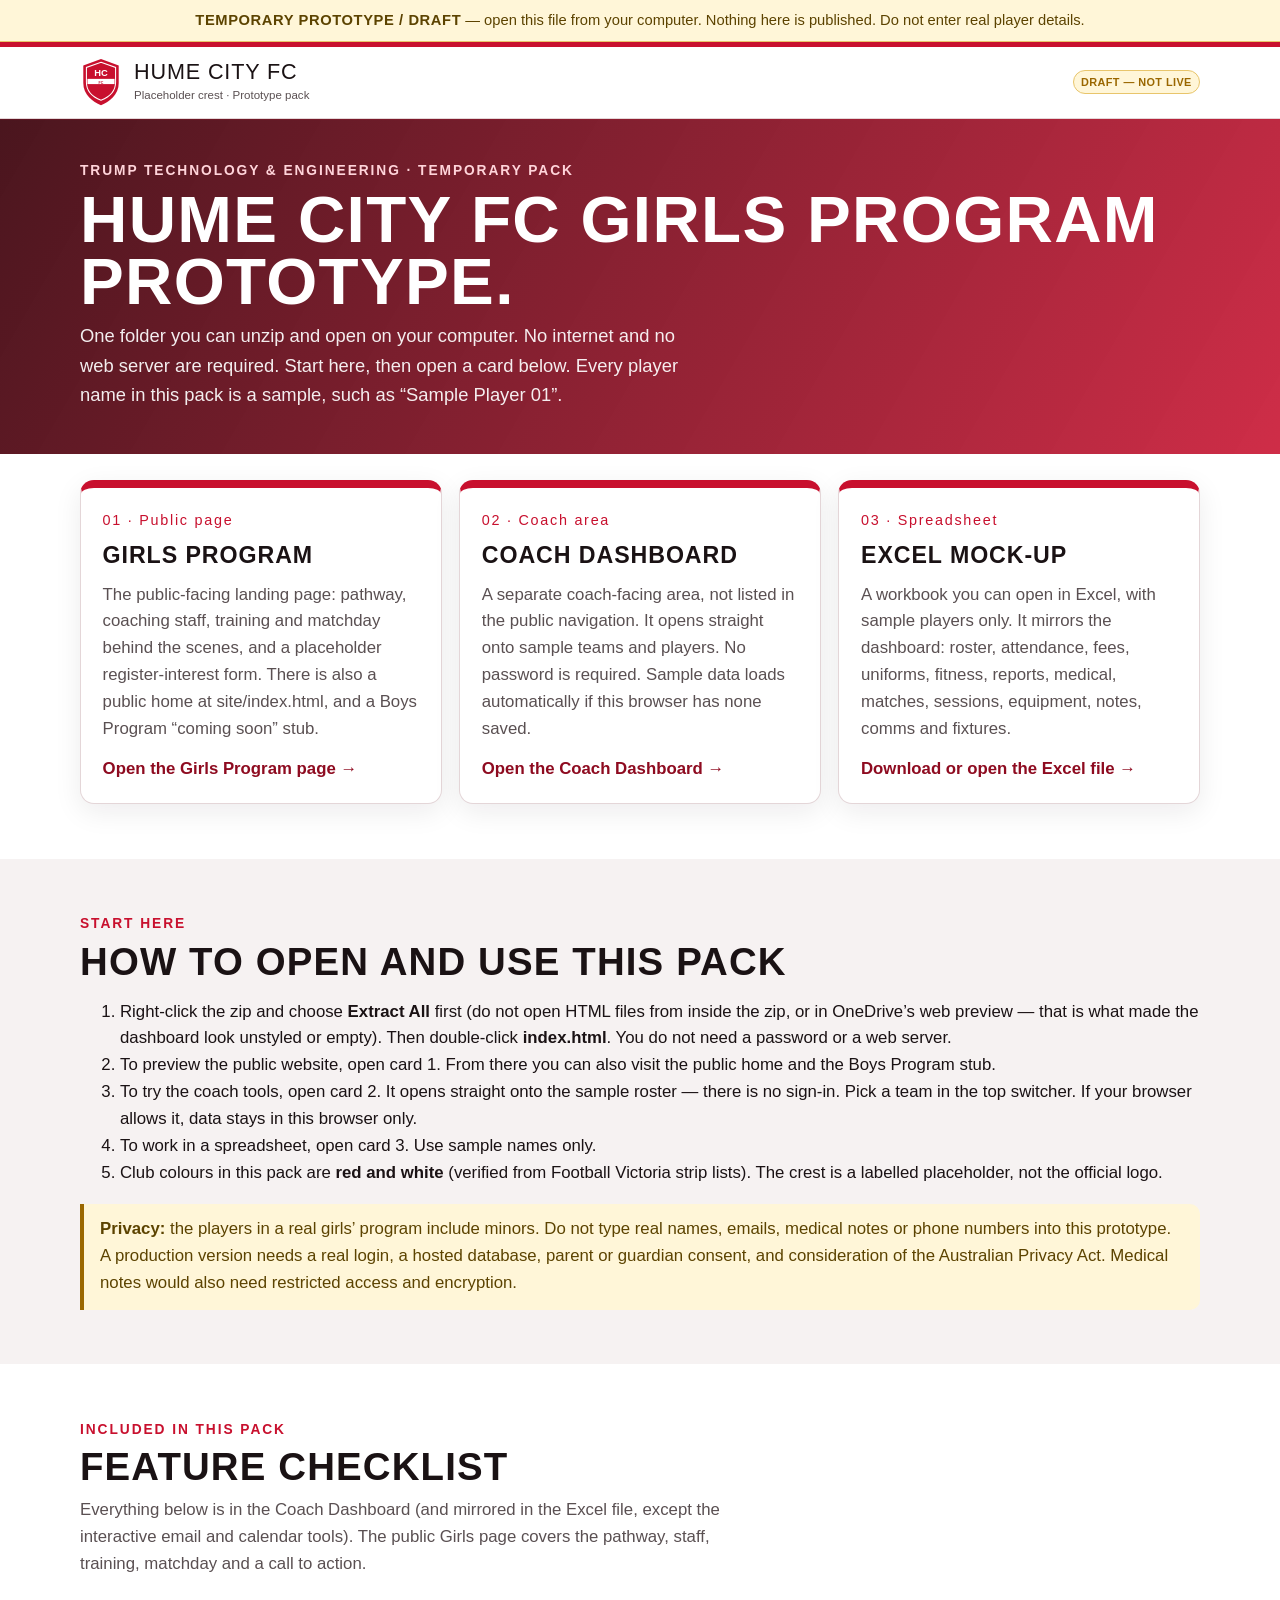
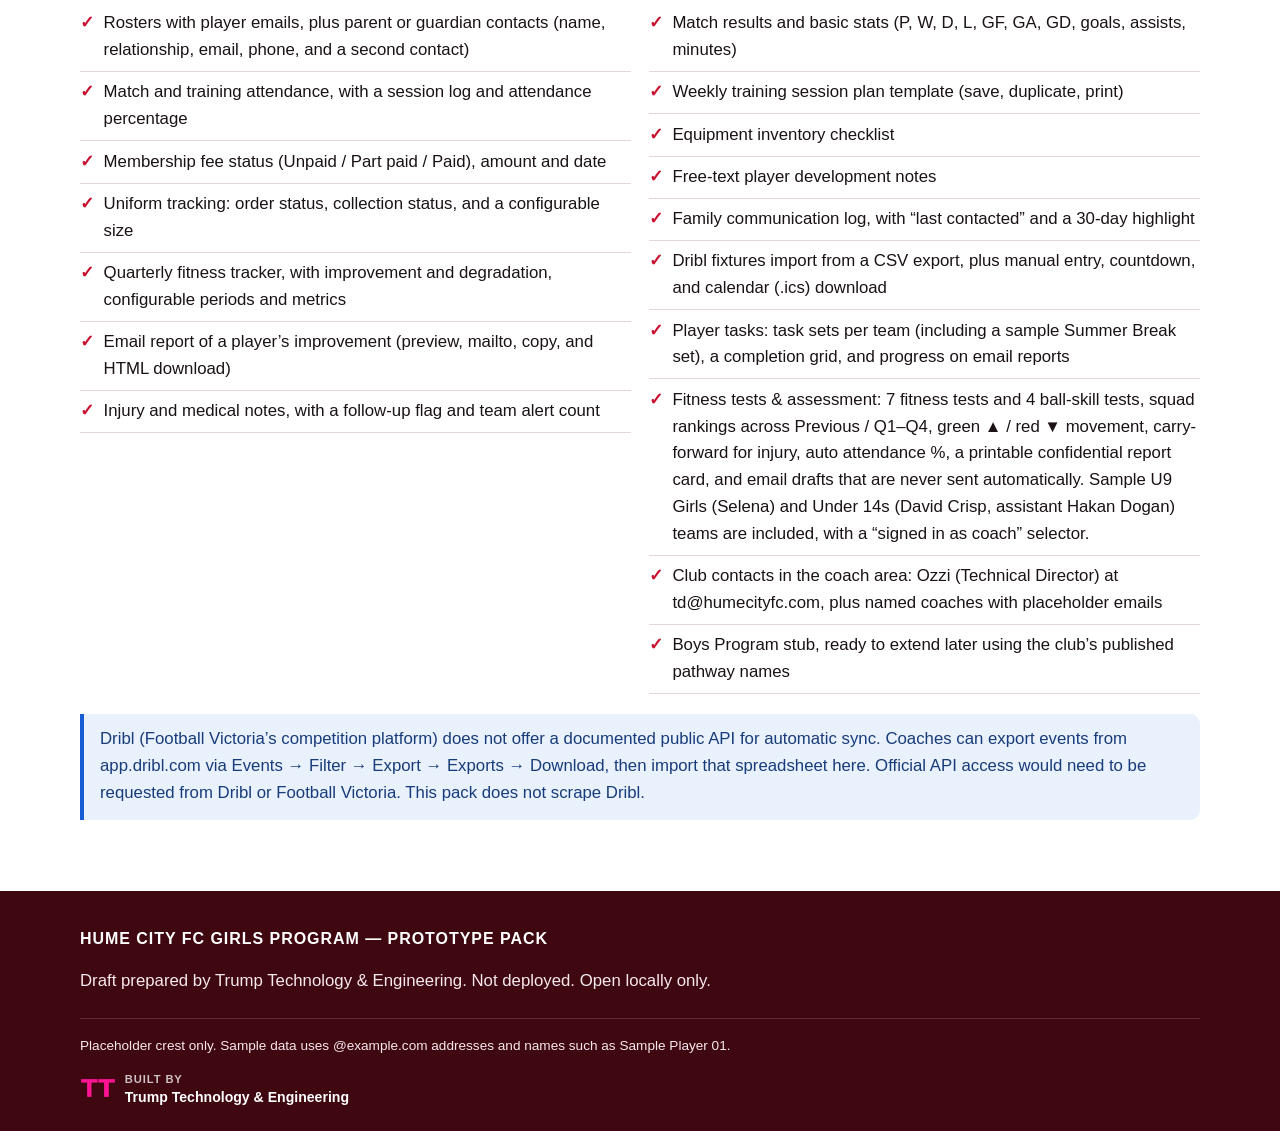
==== index.html @ 53f7fb38 "Add Hakan Dogan as Under 14s assistant coach Co-authored-by: btrump23 <btrump23@users.noreply.github" ====
<!DOCTYPE html>
<html lang="en-AU">
<head>
  <meta charset="utf-8">
  <meta name="viewport" content="width=device-width, initial-scale=1">
  <title>Hume City FC Girls Program — Temporary prototype pack</title>
  <meta name="description" content="Temporary prototype pack: public Girls Program page, coach dashboard, and Excel mock-up.">
  <meta name="robots" content="noindex, nofollow">
  <link rel="icon" href="data:image/svg+xml;charset=utf-8,%3Csvg%20xmlns%3D%22http%3A%2F%2Fwww.w3.org%2F2000%2Fsvg%22%20viewBox%3D%220%200%2080%2096%22%20role%3D%22img%22%20aria-labelledby%3D%22crestTitle%20crestDesc%22%3E%0A%20%20%3Ctitle%20id%3D%22crestTitle%22%3EPlaceholder%20crest%3C%2Ftitle%3E%0A%20%20%3Cdesc%20id%3D%22crestDesc%22%3EA%20simple%20shield%20used%20as%20a%20placeholder.%20This%20is%20not%20the%20official%20Hume%20City%20FC%20logo.%3C%2Fdesc%3E%0A%20%20%3Cpath%20d%3D%22M40%204L74%2016.5V50c0%2022.5-18%2036.5-34%2042.5C24%2086.5%206%2072.5%206%2050V16.5L40%204z%22%20fill%3D%22%23C8102E%22%2F%3E%0A%20%20%3Cpath%20d%3D%22M40%2010L68%2020v28.5c0%2018-14.2%2029.2-28%2034.5-13.8-5.3-28-16.5-28-34.5V20L40%2010z%22%20fill%3D%22%23C8102E%22%20stroke%3D%22%23fff%22%20stroke-width%3D%222%22%2F%3E%0A%20%20%3Cpath%20d%3D%22M14%2042h52v10H14z%22%20fill%3D%22%23fff%22%2F%3E%0A%20%20%3Ctext%20x%3D%2240%22%20y%3D%2236%22%20text-anchor%3D%22middle%22%20fill%3D%22%23fff%22%20font-family%3D%22Arial%20Narrow%2C%20Arial%2C%20sans-serif%22%20font-size%3D%2218%22%20font-weight%3D%22700%22%3EHC%3C%2Ftext%3E%0A%20%20%3Ctext%20x%3D%2240%22%20y%3D%2251.5%22%20text-anchor%3D%22middle%22%20fill%3D%22%23C8102E%22%20font-family%3D%22Arial%20Narrow%2C%20Arial%2C%20sans-serif%22%20font-size%3D%227%22%20font-weight%3D%22700%22%3EFC%3C%2Ftext%3E%0A%3C%2Fsvg%3E%0A">
  <style>
/* Hume City FC Girls Program — shared stylesheet (offline, system fonts) */
:root {
  --red: #C8102E;
  --red-dark: #8E0B20;
  --red-deep: #3F0710;
  --ink: #1A1214;
  --muted: #5A5052;
  --line: #E4D6D8;
  --paper: #F6F2F2;
  --white: #ffffff;
  --good: #0F7B3A;
  --good-bg: #E8F6EE;
  --bad: #B42318;
  --bad-bg: #FDECEC;
  --warn: #9A6700;
  --warn-bg: #FFF6D8;
  --info: #175CD3;
  --info-bg: #E8F1FC;
  --shadow: 0 8px 28px rgba(26, 18, 20, 0.08);
  --radius: 14px;
  --display: "Arial Narrow", "Franklin Gothic Medium", "Helvetica Neue Condensed", Impact, sans-serif;
  --body: "Segoe UI", Calibri, "Helvetica Neue", Arial, sans-serif;
}

*, *::before, *::after { box-sizing: border-box; }
html { scroll-behavior: smooth; }
body {
  margin: 0;
  font-family: var(--body);
  font-size: 1.05rem;
  line-height: 1.6;
  color: var(--ink);
  background: var(--white);
}
img { max-width: 100%; height: auto; }
a { color: var(--red-dark); }
a:hover { color: var(--red); }
:focus-visible {
  outline: 3px solid var(--red);
  outline-offset: 3px;
}
.skip-link {
  position: absolute;
  left: 1rem;
  top: -4rem;
  background: var(--red);
  color: var(--white);
  padding: 0.6rem 1rem;
  z-index: 100;
  border-radius: 0 0 8px 8px;
}
.skip-link:focus { top: 0; }

.wrap {
  width: min(1120px, calc(100% - 2rem));
  margin-inline: auto;
}
.wrap-wide {
  width: min(1240px, calc(100% - 2rem));
  margin-inline: auto;
}

.site-header {
  position: sticky;
  top: 0;
  z-index: 40;
  background: var(--white);
  border-bottom: 1px solid var(--line);
  box-shadow: 0 1px 0 rgba(200, 16, 46, 0.15);
}
.site-header::before {
  content: "";
  display: block;
  height: 5px;
  background: var(--red);
}
.header-inner {
  display: flex;
  align-items: center;
  justify-content: space-between;
  gap: 1rem;
  min-height: 4.4rem;
}
.brand {
  display: flex;
  align-items: center;
  gap: 0.75rem;
  text-decoration: none;
  color: inherit;
}
.brand img, .brand svg, .crest {
  width: 42px;
  height: 50px;
  flex: none;
}
.brand-name {
  display: block;
  font-family: var(--display);
  font-size: 1.35rem;
  letter-spacing: 0.04em;
  text-transform: uppercase;
  line-height: 1;
}
.brand-tag {
  display: block;
  font-size: 0.72rem;
  color: var(--muted);
  margin-top: 0.2rem;
}
.nav-toggle {
  display: none;
  background: var(--white);
  border: 2px solid var(--ink);
  color: var(--ink);
  font-weight: 700;
  padding: 0.4rem 0.7rem;
  border-radius: 8px;
  cursor: pointer;
}
.site-nav {
  display: flex;
  align-items: center;
  gap: 0.35rem;
}
.site-nav a, .site-nav .nav-disabled {
  display: inline-flex;
  align-items: center;
  gap: 0.4rem;
  text-decoration: none;
  color: var(--ink);
  font-weight: 650;
  padding: 0.45rem 0.8rem;
  border-radius: 999px;
}
.site-nav a:hover { background: var(--paper); color: var(--red-dark); }
.site-nav a[aria-current="page"] {
  background: var(--red);
  color: var(--white);
}
.nav-disabled {
  color: var(--muted);
  cursor: not-allowed;
  opacity: 0.85;
}
.badge {
  display: inline-block;
  font-size: 0.68rem;
  font-weight: 700;
  letter-spacing: 0.04em;
  text-transform: uppercase;
  background: var(--paper);
  color: var(--muted);
  border: 1px solid var(--line);
  padding: 0.15rem 0.45rem;
  border-radius: 999px;
  white-space: nowrap;
}
.badge-red { background: var(--red); color: #fff; border-color: var(--red); }
.badge-warn { background: var(--warn-bg); color: var(--warn); border-color: #E8C56B; }
.badge-good { background: var(--good-bg); color: var(--good); border-color: #9DDCB6; }
.badge-bad { background: var(--bad-bg); color: var(--bad); border-color: #F2B8B5; }

.draft-banner {
  background: var(--warn-bg);
  color: #5C4300;
  border-bottom: 1px solid #E8C56B;
  font-size: 0.92rem;
  padding: 0.55rem 0;
  text-align: center;
}
.draft-banner strong { text-transform: uppercase; letter-spacing: 0.04em; }

.hero {
  background:
    linear-gradient(120deg, rgba(63, 7, 16, 0.94), rgba(200, 16, 46, 0.88)),
    repeating-linear-gradient(-45deg, rgba(255,255,255,0.06) 0 12px, transparent 12px 24px);
  color: var(--white);
  padding: 3.5rem 0 3.2rem;
}
.hero h1 {
  font-family: var(--display);
  font-size: clamp(2.3rem, 6vw, 4.1rem);
  line-height: 0.95;
  text-transform: uppercase;
  letter-spacing: 0.02em;
  margin: 0 0 0.8rem;
  font-weight: 700;
}
.hero .lede {
  font-size: 1.15rem;
  max-width: 38rem;
  color: rgba(255,255,255,0.92);
  margin: 0 0 1.4rem;
}
.hero-grid {
  display: grid;
  grid-template-columns: 1.15fr 0.85fr;
  gap: 2rem;
  align-items: center;
}
.hero-actions { display: flex; flex-wrap: wrap; gap: 0.7rem; }

.btn {
  display: inline-flex;
  align-items: center;
  justify-content: center;
  gap: 0.4rem;
  border-radius: 999px;
  padding: 0.7rem 1.15rem;
  font-weight: 700;
  text-decoration: none;
  border: 2px solid transparent;
  cursor: pointer;
  font-family: inherit;
  font-size: 1rem;
  background: var(--red);
  color: var(--white);
}
.btn:hover { background: var(--red-dark); color: var(--white); }
.btn-secondary {
  background: transparent;
  border-color: var(--white);
  color: var(--white);
}
.btn-secondary:hover { background: var(--white); color: var(--red-dark); }
.btn-outline {
  background: var(--white);
  color: var(--red-dark);
  border-color: var(--red);
}
.btn-outline:hover { background: var(--red); color: var(--white); }
.btn-ghost {
  background: transparent;
  color: var(--ink);
  border-color: var(--line);
}
.btn-ghost:hover { border-color: var(--ink); background: var(--paper); color: var(--ink); }
.btn-small { padding: 0.35rem 0.75rem; font-size: 0.9rem; }

.kicker {
  font-family: var(--display);
  text-transform: uppercase;
  letter-spacing: 0.14em;
  color: var(--red);
  font-size: 0.86rem;
  margin: 0 0 0.4rem;
  font-weight: 700;
}
.section { padding: 3.4rem 0; }
.section-alt { background: var(--paper); }
.section h2 {
  font-family: var(--display);
  text-transform: uppercase;
  letter-spacing: 0.03em;
  font-size: clamp(1.7rem, 3vw, 2.4rem);
  line-height: 1.05;
  margin: 0 0 0.6rem;
}
.section .intro { max-width: 42rem; color: var(--muted); margin: 0 0 1.6rem; }

.cards, .grid-3, .grid-2, .grid-4 {
  display: grid;
  gap: 1.1rem;
}
.grid-2 { grid-template-columns: repeat(2, 1fr); }
.grid-3 { grid-template-columns: repeat(3, 1fr); }
.grid-4 { grid-template-columns: repeat(4, 1fr); }

.card {
  background: var(--white);
  border: 1px solid var(--line);
  border-radius: var(--radius);
  box-shadow: var(--shadow);
  padding: 1.3rem 1.35rem;
}
.card-link {
  text-decoration: none;
  color: inherit;
  display: block;
  transition: transform 0.15s ease, box-shadow 0.15s ease;
}
.card-link:hover {
  transform: translateY(-3px);
  box-shadow: 0 14px 34px rgba(26, 18, 20, 0.12);
  border-color: #f0b8bf;
}
.card h3 {
  font-family: var(--display);
  text-transform: uppercase;
  letter-spacing: 0.04em;
  margin: 0.35rem 0 0.45rem;
  font-size: 1.45rem;
}
.card p { margin: 0 0 0.8rem; color: var(--muted); }
.card .card-go {
  font-weight: 700;
  color: var(--red-dark);
}

.photo-ph {
  display: flex;
  align-items: center;
  justify-content: center;
  text-align: center;
  min-height: 200px;
  border-radius: var(--radius);
  border: 2px dashed rgba(255,255,255,0.55);
  background:
    linear-gradient(160deg, #6a101c 0%, #C8102E 55%, #3F0710 100%);
  color: #fff;
  font-weight: 700;
  letter-spacing: 0.04em;
  text-transform: uppercase;
  font-family: var(--display);
  font-size: 0.95rem;
  padding: 1rem;
}
.photo-ph--paper {
  border-color: var(--line);
  background: linear-gradient(160deg, #ead9db, #c9a3a8 55%, #8e3b47);
  color: var(--ink);
  min-height: 160px;
}
.photo-ph--dark {
  background: linear-gradient(160deg, #1A1214, #5a1520 60%, #C8102E);
}

.avatar-ph {
  width: 84px;
  height: 84px;
  border-radius: 50%;
  background: linear-gradient(160deg, #ead9db, #8e3b47);
  border: 3px solid var(--white);
  box-shadow: 0 0 0 2px var(--red);
  display: flex;
  align-items: center;
  justify-content: center;
  color: #fff;
  font-family: var(--display);
  font-size: 1.4rem;
  letter-spacing: 0.05em;
}

.staff-card .role { color: var(--red-dark); font-weight: 700; margin: 0.15rem 0 0.5rem; }
.staff-card .bio { color: var(--muted); }
.qual { display: flex; flex-wrap: wrap; gap: 0.35rem; margin-top: 0.8rem; }

.pathway {
  display: grid;
  grid-template-columns: repeat(4, 1fr);
  gap: 0.8rem;
}
.pathway-step {
  position: relative;
  background: var(--white);
  border: 1px solid var(--line);
  border-top: 6px solid var(--red);
  border-radius: var(--radius);
  padding: 1.1rem;
}
.pathway-step .n {
  font-family: var(--display);
  color: var(--red);
  font-size: 1.3rem;
  letter-spacing: 0.08em;
}
.note {
  background: var(--info-bg);
  border-left: 4px solid var(--info);
  padding: 0.8rem 1rem;
  border-radius: 0 10px 10px 0;
  color: #183B7A;
  margin-top: 1rem;
}
.warn-note {
  background: var(--warn-bg);
  border-left: 4px solid var(--warn);
  padding: 0.8rem 1rem;
  border-radius: 0 10px 10px 0;
  color: #5C4300;
}
.sensitive-note {
  background: var(--bad-bg);
  border-left: 4px solid var(--bad);
  padding: 0.8rem 1rem;
  border-radius: 0 10px 10px 0;
  color: #7A150F;
}

.timeline { list-style: none; margin: 0; padding: 0; }
.timeline li {
  display: grid;
  grid-template-columns: 8.5rem 1fr;
  gap: 1rem;
  padding: 0.85rem 0;
  border-top: 1px solid var(--line);
}
.timeline strong { font-family: var(--display); text-transform: uppercase; letter-spacing: 0.04em; }

.week-grid {
  display: grid;
  grid-template-columns: repeat(7, 1fr);
  gap: 0.5rem;
}
.week-day {
  background: var(--white);
  border: 1px solid var(--line);
  border-radius: 10px;
  padding: 0.7rem;
  min-height: 7.5rem;
}
.week-day h3 { margin: 0 0 0.35rem; font-size: 0.95rem; text-transform: uppercase; letter-spacing: 0.06em; }
.week-day p { margin: 0; font-size: 0.88rem; color: var(--muted); }
.week-day.off { background: #f3f0f0; }

.form {
  display: grid;
  gap: 0.85rem;
}
.form label, .field label {
  display: block;
  font-weight: 700;
  margin-bottom: 0.25rem;
}
.form input, .form select, .form textarea,
.field input, .field select, .field textarea {
  width: 100%;
  font: inherit;
  padding: 0.55rem 0.7rem;
  border: 1px solid #cbb7b9;
  border-radius: 8px;
  background: var(--white);
  color: var(--ink);
}
.form textarea { min-height: 7rem; resize: vertical; }
.help { font-size: 0.88rem; color: var(--muted); margin: 0.25rem 0 0; }

.checklist { list-style: none; padding: 0; margin: 0; }
.checklist li {
  display: flex;
  gap: 0.6rem;
  align-items: flex-start;
  padding: 0.45rem 0;
  border-bottom: 1px solid var(--line);
}
.checklist li::before {
  content: "✓";
  color: var(--red);
  font-weight: 800;
  flex: none;
}

.site-footer {
  background: var(--red-deep);
  color: #f7e9eb;
  padding: 2.2rem 0 1.6rem;
  margin-top: 0;
}
.site-footer a { color: #fff; }
.footer-grid {
  display: grid;
  grid-template-columns: 1.3fr 1fr 1fr;
  gap: 1.5rem;
}
.site-footer h2, .site-footer h3 {
  font-family: var(--display);
  text-transform: uppercase;
  letter-spacing: 0.06em;
  font-size: 1rem;
  margin: 0 0 0.6rem;
  color: #fff;
}
.muted, .tiny { color: rgba(247, 233, 235, 0.75); font-size: 0.9rem; }
.legal { border-top: 1px solid rgba(255,255,255,0.15); margin-top: 1.4rem; padding-top: 1rem; font-size: 0.85rem; }

/* Prototype hub */
.hub-hero { padding: 2.6rem 0 1.4rem; }
.hub-hero h1 { margin-bottom: 0.5rem; }
.hub-cards { display: grid; grid-template-columns: repeat(3, 1fr); gap: 1.1rem; }
.hub-card {
  min-height: 16rem;
  display: flex;
  flex-direction: column;
  border-top: 8px solid var(--red);
}
.hub-card .num {
  font-family: var(--display);
  color: var(--red);
  letter-spacing: 0.12em;
  font-size: 0.9rem;
}
.hub-card .card-go { margin-top: auto; }

@media (max-width: 900px) {
  .hero-grid, .grid-3, .grid-4, .pathway, .hub-cards, .footer-grid, .week-grid {
    grid-template-columns: 1fr 1fr;
  }
  .week-grid { grid-template-columns: 1fr 1fr; }
}
@media (max-width: 720px) {
  .nav-toggle { display: inline-flex; }
  .site-nav {
    display: none;
    position: absolute;
    left: 0; right: 0;
    top: 100%;
    background: var(--white);
    border-bottom: 1px solid var(--line);
    flex-direction: column;
    align-items: stretch;
    padding: 0.6rem;
  }
  .site-nav.is-open { display: flex; }
  .header-inner { position: relative; }
  .hero-grid, .grid-2, .grid-3, .grid-4, .pathway, .hub-cards, .footer-grid, .week-grid, .timeline li {
    grid-template-columns: 1fr;
  }
  .hero { padding: 2.2rem 0; }
}

@media (prefers-reduced-motion: reduce) {
  html { scroll-behavior: auto; }
  .card-link { transition: none; }
}


/* Built by Trump Technology & Engineering */
.built-by {
  display: flex;
  align-items: center;
  gap: 0.55rem;
  text-decoration: none;
  color: inherit;
}
.built-by img {
  width: 36px;
  height: 20px;
  object-fit: contain;
  flex: none;
  display: block;
}
.built-by-label {
  display: block;
  font-size: 0.7rem;
  letter-spacing: 0.08em;
  text-transform: uppercase;
  opacity: 0.75;
  font-weight: 700;
}
.built-by-name {
  display: block;
  font-weight: 700;
  font-size: 0.88rem;
  line-height: 1.2;
}
.site-footer .built-by,
.coach-foot .built-by {
  margin-top: 0.9rem;
  color: #fff;
}
.coach-foot {
  border-top: 1px solid var(--line);
  padding: 1rem 0 1.3rem;
  margin-top: auto;
}

  </style>
</head>
<body>
  <a class="skip-link" href="#main">Skip to content</a>
  <div class="draft-banner"><div class="wrap"><strong>Temporary prototype / draft</strong> — open this file from your computer. Nothing here is published. Do not enter real player details.</div></div>
  <header class="site-header">
    <div class="wrap header-inner">
      <a class="brand" href="index.html">
        <img src="data:image/svg+xml;charset=utf-8,%3Csvg%20xmlns%3D%22http%3A%2F%2Fwww.w3.org%2F2000%2Fsvg%22%20viewBox%3D%220%200%2080%2096%22%20role%3D%22img%22%20aria-labelledby%3D%22crestTitle%20crestDesc%22%3E%0A%20%20%3Ctitle%20id%3D%22crestTitle%22%3EPlaceholder%20crest%3C%2Ftitle%3E%0A%20%20%3Cdesc%20id%3D%22crestDesc%22%3EA%20simple%20shield%20used%20as%20a%20placeholder.%20This%20is%20not%20the%20official%20Hume%20City%20FC%20logo.%3C%2Fdesc%3E%0A%20%20%3Cpath%20d%3D%22M40%204L74%2016.5V50c0%2022.5-18%2036.5-34%2042.5C24%2086.5%206%2072.5%206%2050V16.5L40%204z%22%20fill%3D%22%23C8102E%22%2F%3E%0A%20%20%3Cpath%20d%3D%22M40%2010L68%2020v28.5c0%2018-14.2%2029.2-28%2034.5-13.8-5.3-28-16.5-28-34.5V20L40%2010z%22%20fill%3D%22%23C8102E%22%20stroke%3D%22%23fff%22%20stroke-width%3D%222%22%2F%3E%0A%20%20%3Cpath%20d%3D%22M14%2042h52v10H14z%22%20fill%3D%22%23fff%22%2F%3E%0A%20%20%3Ctext%20x%3D%2240%22%20y%3D%2236%22%20text-anchor%3D%22middle%22%20fill%3D%22%23fff%22%20font-family%3D%22Arial%20Narrow%2C%20Arial%2C%20sans-serif%22%20font-size%3D%2218%22%20font-weight%3D%22700%22%3EHC%3C%2Ftext%3E%0A%20%20%3Ctext%20x%3D%2240%22%20y%3D%2251.5%22%20text-anchor%3D%22middle%22%20fill%3D%22%23C8102E%22%20font-family%3D%22Arial%20Narrow%2C%20Arial%2C%20sans-serif%22%20font-size%3D%227%22%20font-weight%3D%22700%22%3EFC%3C%2Ftext%3E%0A%3C%2Fsvg%3E%0A" width="42" height="50" alt="Placeholder crest">
        <span>
          <span class="brand-name">Hume City FC</span>
          <span class="brand-tag">Placeholder crest · Prototype pack</span>
        </span>
      </a>
      <span class="badge badge-warn">Draft — not live</span>
    </div>
  </header>

  <main id="main">
    <section class="hero hub-hero">
      <div class="wrap">
        <p class="kicker" style="color:#ffd4da">Trump Technology &amp; Engineering · Temporary pack</p>
        <h1>Hume City FC Girls Program prototype.</h1>
        <p class="lede">One folder you can unzip and open on your computer. No internet and no web server are required. Start here, then open a card below. Every player name in this pack is a sample, such as “Sample Player 01”.</p>
      </div>
    </section>

    <section class="section" style="padding-top:1.6rem">
      <div class="wrap">
        <div class="hub-cards">
          <a class="card card-link hub-card" href="girls/index.html">
            <div class="num">01 · Public page</div>
            <h3>Girls Program</h3>
            <p>The public-facing landing page: pathway, coaching staff, training and matchday behind the scenes, and a placeholder register-interest form. There is also a public home at site/index.html, and a Boys Program “coming soon” stub.</p>
            <span class="card-go">Open the Girls Program page →</span>
          </a>
          <a class="card card-link hub-card" href="coach/index.html">
            <div class="num">02 · Coach area</div>
            <h3>Coach Dashboard</h3>
            <p>A separate coach-facing area, not listed in the public navigation. It opens straight onto sample teams and players. No password is required. Sample data loads automatically if this browser has none saved.</p>
            <span class="card-go">Open the Coach Dashboard →</span>
          </a>
          <a class="card card-link hub-card" href="Hume_City_FC_Girls_Coach_Dashboard_Mockup.xlsx">
            <div class="num">03 · Spreadsheet</div>
            <h3>Excel mock-up</h3>
            <p>A workbook you can open in Excel, with sample players only. It mirrors the dashboard: roster, attendance, fees, uniforms, fitness, reports, medical, matches, sessions, equipment, notes, comms and fixtures.</p>
            <span class="card-go">Download or open the Excel file →</span>
          </a>
        </div>
      </div>
    </section>

    <section class="section section-alt" id="start">
      <div class="wrap">
        <p class="kicker">Start here</p>
        <h2>How to open and use this pack</h2>
        <ol>
          <li>Right-click the zip and choose <strong>Extract All</strong> first (do not open HTML files from inside the zip, or in OneDrive’s web preview — that is what made the dashboard look unstyled or empty). Then double-click <strong>index.html</strong>. You do not need a password or a web server.</li>
          <li>To preview the public website, open card 1. From there you can also visit the public home and the Boys Program stub.</li>
          <li>To try the coach tools, open card 2. It opens straight onto the sample roster — there is no sign-in. Pick a team in the top switcher. If your browser allows it, data stays in this browser only.</li>
          <li>To work in a spreadsheet, open card 3. Use sample names only.</li>
          <li>Club colours in this pack are <strong>red and white</strong> (verified from Football Victoria strip lists). The crest is a labelled placeholder, not the official logo.</li>
        </ol>
        <div class="warn-note">
          <strong>Privacy:</strong> the players in a real girls’ program include minors. Do not type real names, emails, medical notes or phone numbers into this prototype. A production version needs a real login, a hosted database, parent or guardian consent, and consideration of the Australian Privacy Act. Medical notes would also need restricted access and encryption.
        </div>
      </div>
    </section>

    <section class="section" id="checklist">
      <div class="wrap">
        <p class="kicker">Included in this pack</p>
        <h2>Feature checklist</h2>
        <p class="intro">Everything below is in the Coach Dashboard (and mirrored in the Excel file, except the interactive email and calendar tools). The public Girls page covers the pathway, staff, training, matchday and a call to action.</p>
        <div class="grid-2">
          <ul class="checklist">
            <li>Rosters with player emails, plus parent or guardian contacts (name, relationship, email, phone, and a second contact)</li>
            <li>Match and training attendance, with a session log and attendance percentage</li>
            <li>Membership fee status (Unpaid / Part paid / Paid), amount and date</li>
            <li>Uniform tracking: order status, collection status, and a configurable size</li>
            <li>Quarterly fitness tracker, with improvement and degradation, configurable periods and metrics</li>
            <li>Email report of a player’s improvement (preview, mailto, copy, and HTML download)</li>
            <li>Injury and medical notes, with a follow-up flag and team alert count</li>
          </ul>
          <ul class="checklist">
            <li>Match results and basic stats (P, W, D, L, GF, GA, GD, goals, assists, minutes)</li>
            <li>Weekly training session plan template (save, duplicate, print)</li>
            <li>Equipment inventory checklist</li>
            <li>Free-text player development notes</li>
            <li>Family communication log, with “last contacted” and a 30-day highlight</li>
            <li>Dribl fixtures import from a CSV export, plus manual entry, countdown, and calendar (.ics) download</li>
            <li>Player tasks: task sets per team (including a sample Summer Break set), a completion grid, and progress on email reports</li>
            <li>Fitness tests &amp; assessment: 7 fitness tests and 4 ball-skill tests, squad rankings across Previous / Q1–Q4, green ▲ / red ▼ movement, carry-forward for injury, auto attendance %, a printable confidential report card, and email drafts that are never sent automatically. Sample U9 Girls (Selena) and Under 14s (David Crisp, assistant Hakan Dogan) teams are included, with a “signed in as coach” selector.</li>
            <li>Club contacts in the coach area: Ozzi (Technical Director) at td@humecityfc.com, plus named coaches with placeholder emails</li>
            <li>Boys Program stub, ready to extend later using the club’s published pathway names</li>
          </ul>
        </div>
        <p class="note" style="margin-top:1.2rem">Dribl (Football Victoria’s competition platform) does not offer a documented public API for automatic sync. Coaches can export events from app.dribl.com via Events → Filter → Export → Exports → Download, then import that spreadsheet here. Official API access would need to be requested from Dribl or Football Victoria. This pack does not scrape Dribl.</p>
      </div>
    </section>
  </main>

  <footer class="site-footer">
    <div class="wrap">
      <h2>Hume City FC Girls Program — prototype pack</h2>
      <p>Draft prepared by Trump Technology &amp; Engineering. Not deployed. Open locally only.</p>
      <p class="legal">Placeholder crest only. Sample data uses @example.com addresses and names such as Sample Player 01.</p>
          <div class="built-by"><img src="[data-uri]" width="36" height="20" alt="Trump Technology &amp; Engineering mark"><span><span class="built-by-label">Built by</span><span class="built-by-name">Trump Technology &amp; Engineering</span></span></div>
    </div>
  </footer>
</body>
</html>
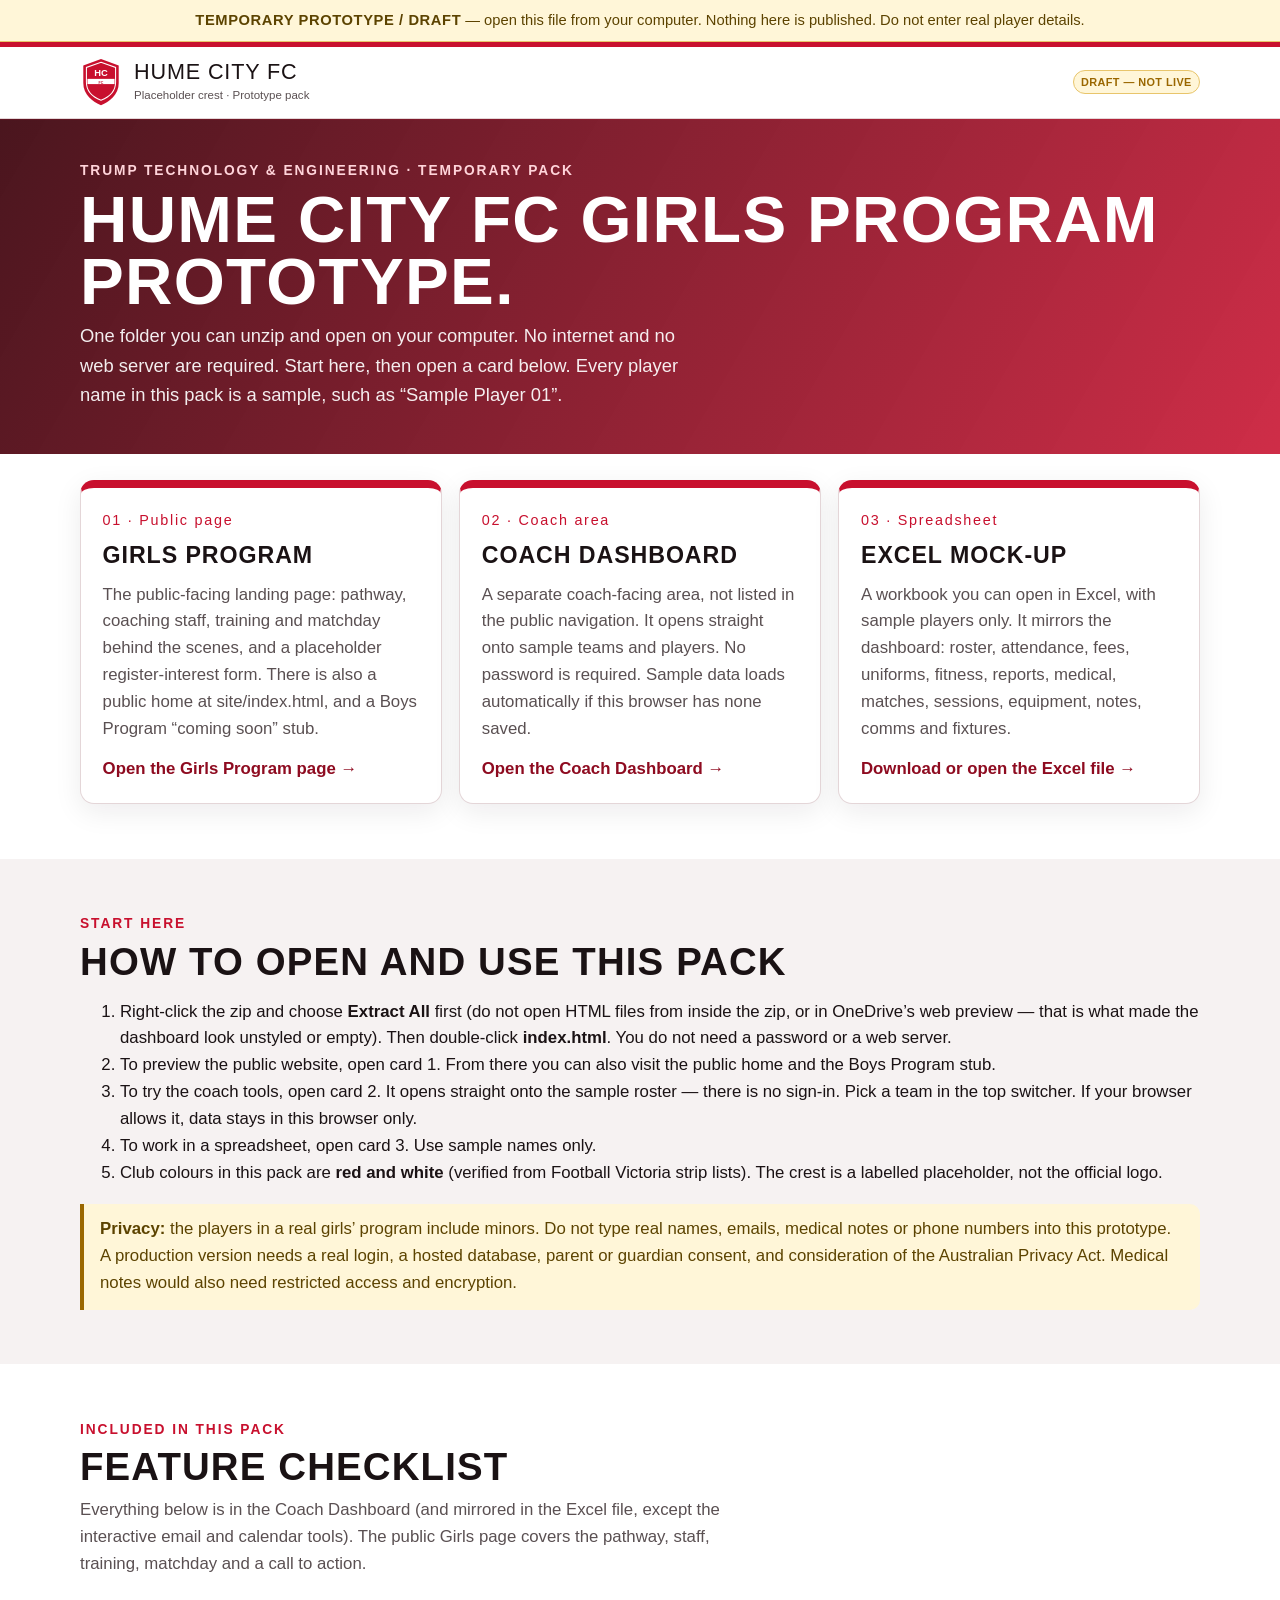
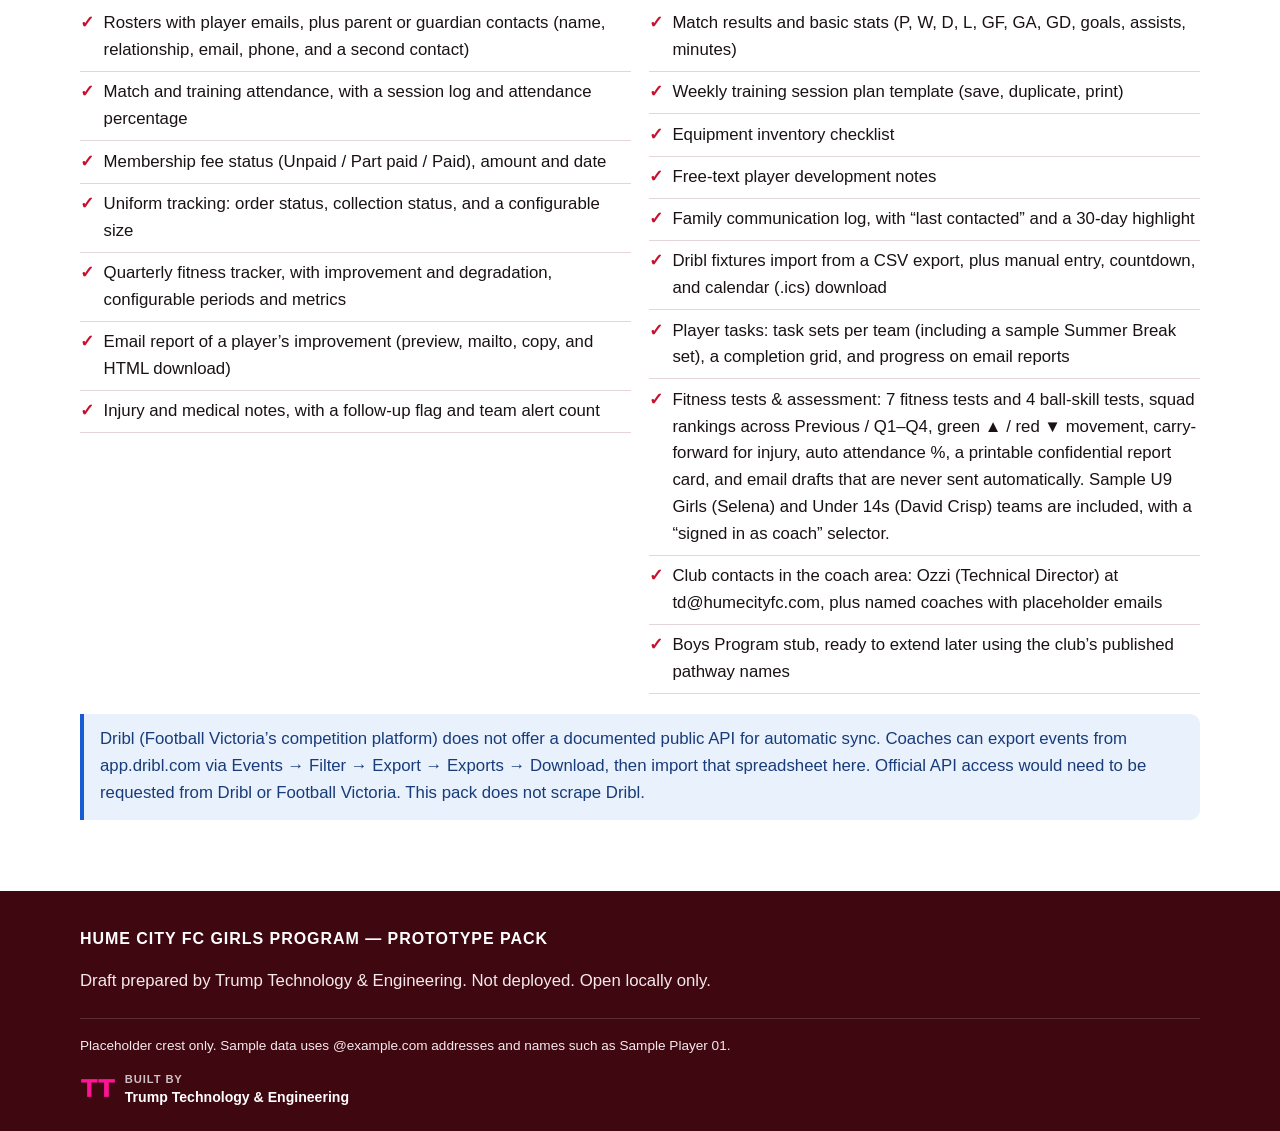
==== commit dd73a0c8: "Remove Hakan Dogan as U14s assistant coach Co-authored-by: btrump23 <btrump23@users.noreply.github.c" ====
--- a/index.html
+++ b/index.html
@@ -535,6 +535,7 @@
 
 
 /* Built by Trump Technology & Engineering */
+a.built-by{text-decoration:none;color:inherit;cursor:pointer}a.built-by:hover .built-by-name{text-decoration:underline}
 .built-by {
   display: flex;
   align-items: center;
@@ -666,7 +667,7 @@
             <li>Family communication log, with “last contacted” and a 30-day highlight</li>
             <li>Dribl fixtures import from a CSV export, plus manual entry, countdown, and calendar (.ics) download</li>
             <li>Player tasks: task sets per team (including a sample Summer Break set), a completion grid, and progress on email reports</li>
-            <li>Fitness tests &amp; assessment: 7 fitness tests and 4 ball-skill tests, squad rankings across Previous / Q1–Q4, green ▲ / red ▼ movement, carry-forward for injury, auto attendance %, a printable confidential report card, and email drafts that are never sent automatically. Sample U9 Girls (Selena) and Under 14s (David Crisp, assistant Hakan Dogan) teams are included, with a “signed in as coach” selector.</li>
+            <li>Fitness tests &amp; assessment: 7 fitness tests and 4 ball-skill tests, squad rankings across Previous / Q1–Q4, green ▲ / red ▼ movement, carry-forward for injury, auto attendance %, a printable confidential report card, and email drafts that are never sent automatically. Sample U9 Girls (Selena) and Under 14s (David Crisp) teams are included, with a “signed in as coach” selector.</li>
             <li>Club contacts in the coach area: Ozzi (Technical Director) at td@humecityfc.com, plus named coaches with placeholder emails</li>
             <li>Boys Program stub, ready to extend later using the club’s published pathway names</li>
           </ul>
@@ -681,7 +682,7 @@
       <h2>Hume City FC Girls Program — prototype pack</h2>
       <p>Draft prepared by Trump Technology &amp; Engineering. Not deployed. Open locally only.</p>
       <p class="legal">Placeholder crest only. Sample data uses @example.com addresses and names such as Sample Player 01.</p>
-          <div class="built-by"><img src="[data-uri]" width="36" height="20" alt="Trump Technology &amp; Engineering mark"><span><span class="built-by-label">Built by</span><span class="built-by-name">Trump Technology &amp; Engineering</span></span></div>
+          <a class="built-by" href="https://trump.tech" target="_blank" rel="noopener" title="Trump Technology &amp; Engineering, trump.tech"><img src="[data-uri]" width="36" height="20" alt="Trump Technology &amp; Engineering mark"><span><span class="built-by-label">Built by</span><span class="built-by-name">Trump Technology &amp; Engineering</span></span></a>
     </div>
   </footer>
 </body>
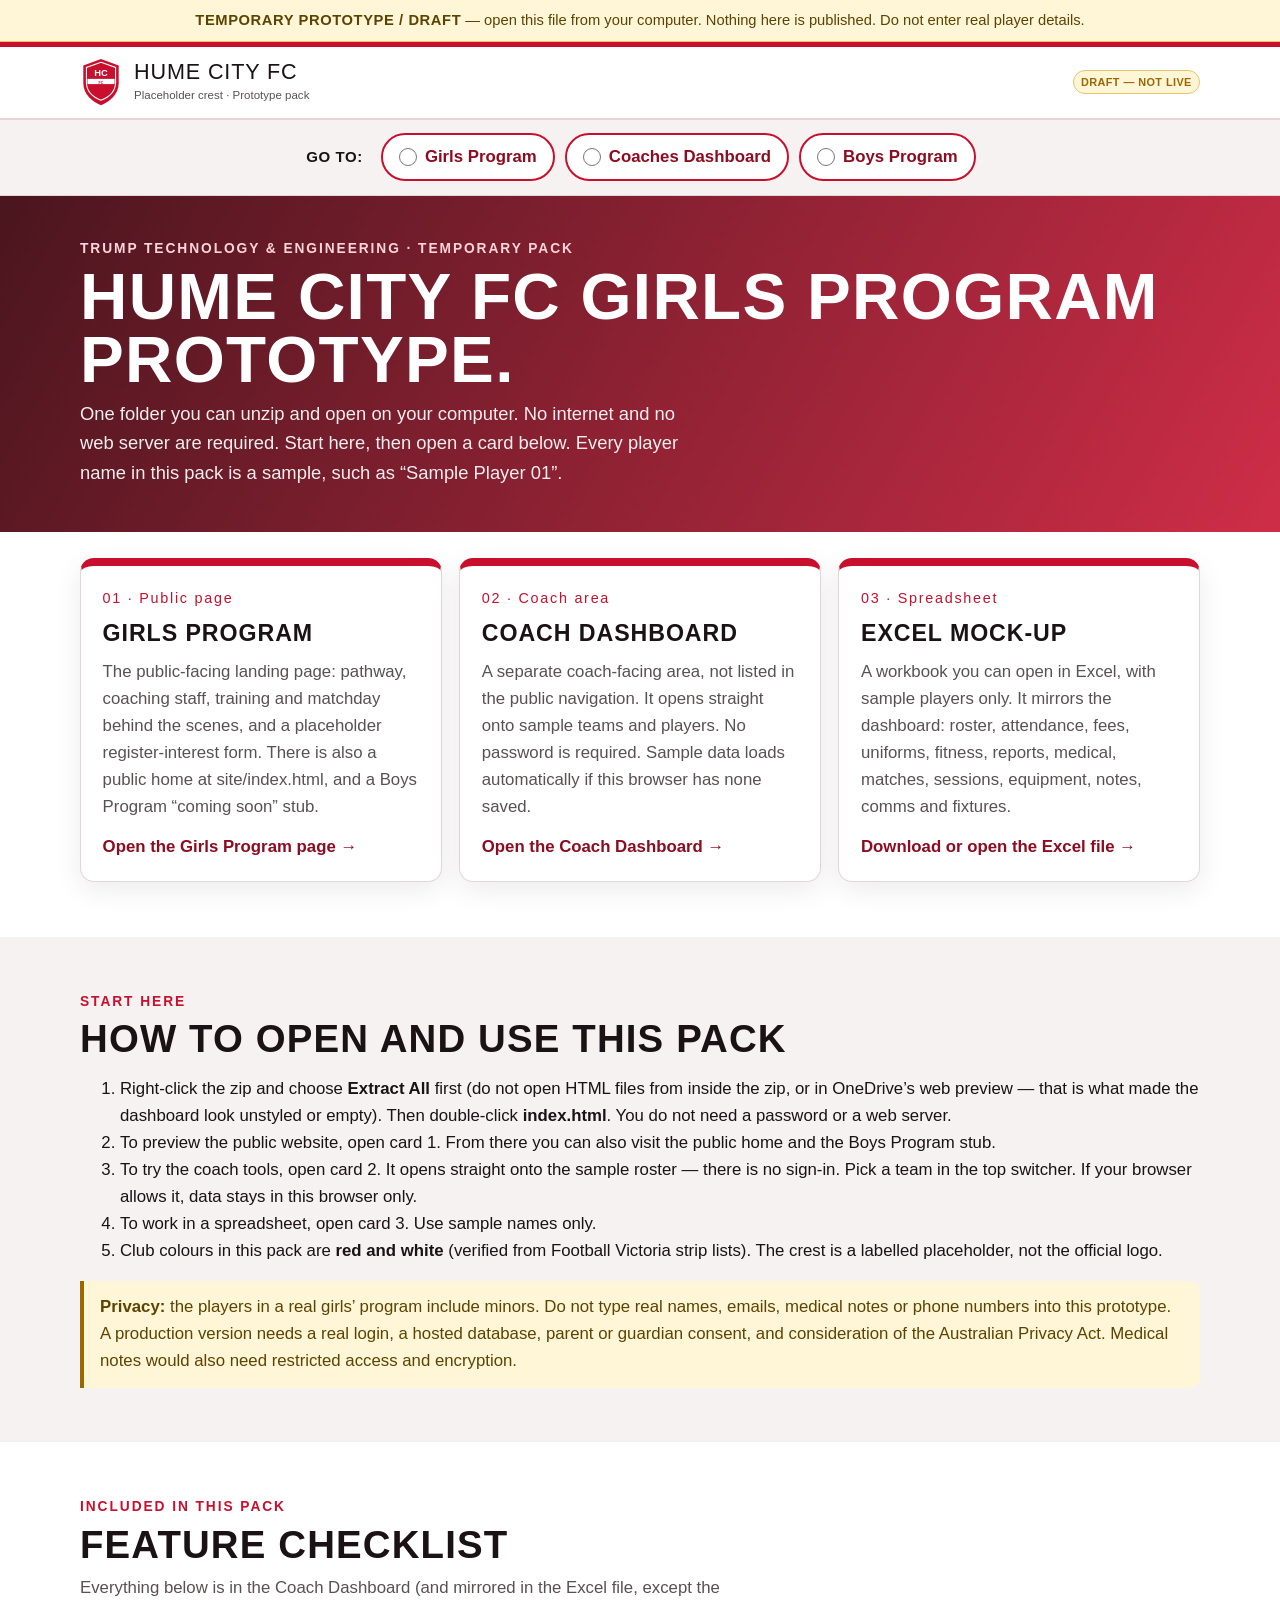
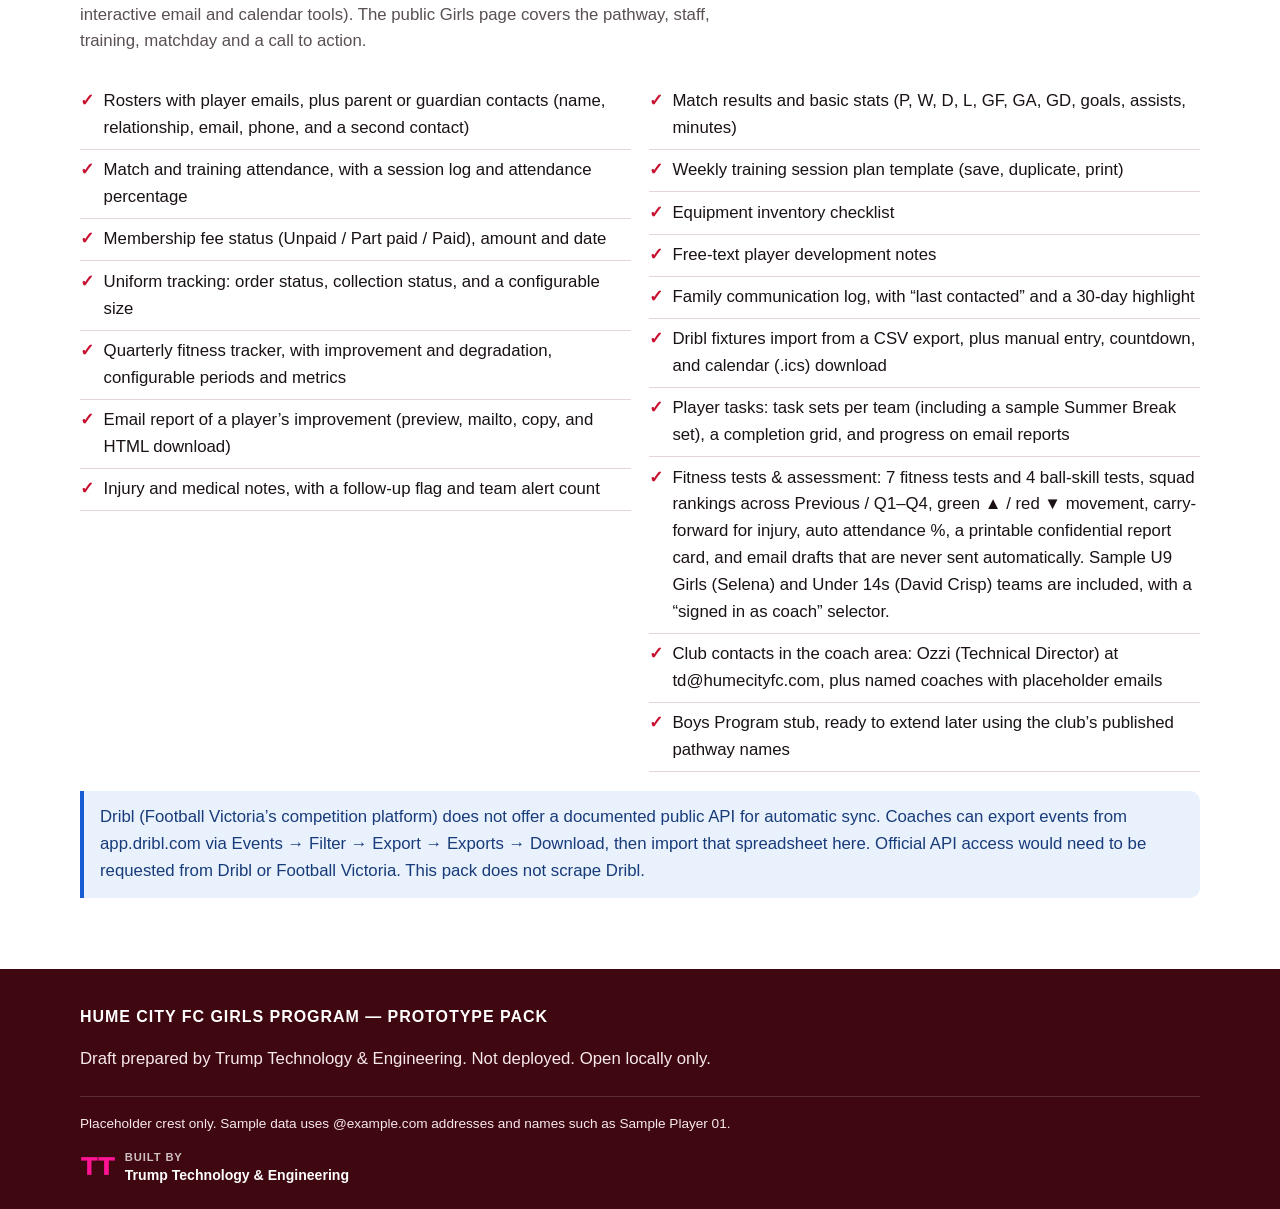
==== commit 1b54db08: "Homepage: add program picker radio buttons Co-authored-by: btrump23 <btrump23@users.noreply.github.c" ====
--- a/index.html
+++ b/index.html
@@ -575,6 +575,16 @@
   margin-top: auto;
 }
 
+
+/* Program picker */
+.program-picker { background: var(--paper); border-bottom: 1px solid var(--line); padding: 14px 0; }
+.program-picker fieldset { border: 0; margin: 0; padding: 0; display: flex; flex-wrap: wrap; gap: 10px; align-items: center; justify-content: center; }
+.program-picker legend { float: left; margin-right: 6px; font-family: var(--display); font-weight: 700; text-transform: uppercase; letter-spacing: .04em; color: var(--ink); font-size: 15px; }
+.program-picker label { display: inline-flex; align-items: center; gap: 8px; padding: 9px 16px; border: 2px solid var(--red); border-radius: 999px; background: var(--white); color: var(--red-dark); font-weight: 700; cursor: pointer; transition: background .15s, color .15s; }
+.program-picker label:hover { background: var(--red); color: var(--white); }
+.program-picker input[type=radio] { accent-color: var(--red); width: 18px; height: 18px; margin: 0; cursor: pointer; }
+.program-picker input[type=radio]:checked + span { text-decoration: underline; }
+.program-picker label:has(input:checked) { background: var(--red); color: var(--white); }
   </style>
 </head>
 <body>
@@ -592,6 +602,23 @@
       <span class="badge badge-warn">Draft — not live</span>
     </div>
   </header>
+  <nav class="program-picker" aria-label="Choose a program">
+    <div class="wrap">
+      <fieldset>
+        <legend>Go to:</legend>
+        <label><input type="radio" name="program" value="girls/"><span>Girls Program</span></label>
+        <label><input type="radio" name="program" value="coach/"><span>Coaches Dashboard</span></label>
+        <label><input type="radio" name="program" value="boys/"><span>Boys Program</span></label>
+      </fieldset>
+    </div>
+  </nav>
+  <script>
+  document.querySelectorAll('.program-picker input[name=program]').forEach(function(r){
+    r.checked=false;
+    r.addEventListener('change',function(){ if(r.checked) window.location.href=r.value; });
+  });
+  window.addEventListener('pageshow',function(){document.querySelectorAll('.program-picker input[name=program]').forEach(function(r){r.checked=false;});});
+  </script>
 
   <main id="main">
     <section class="hero hub-hero">
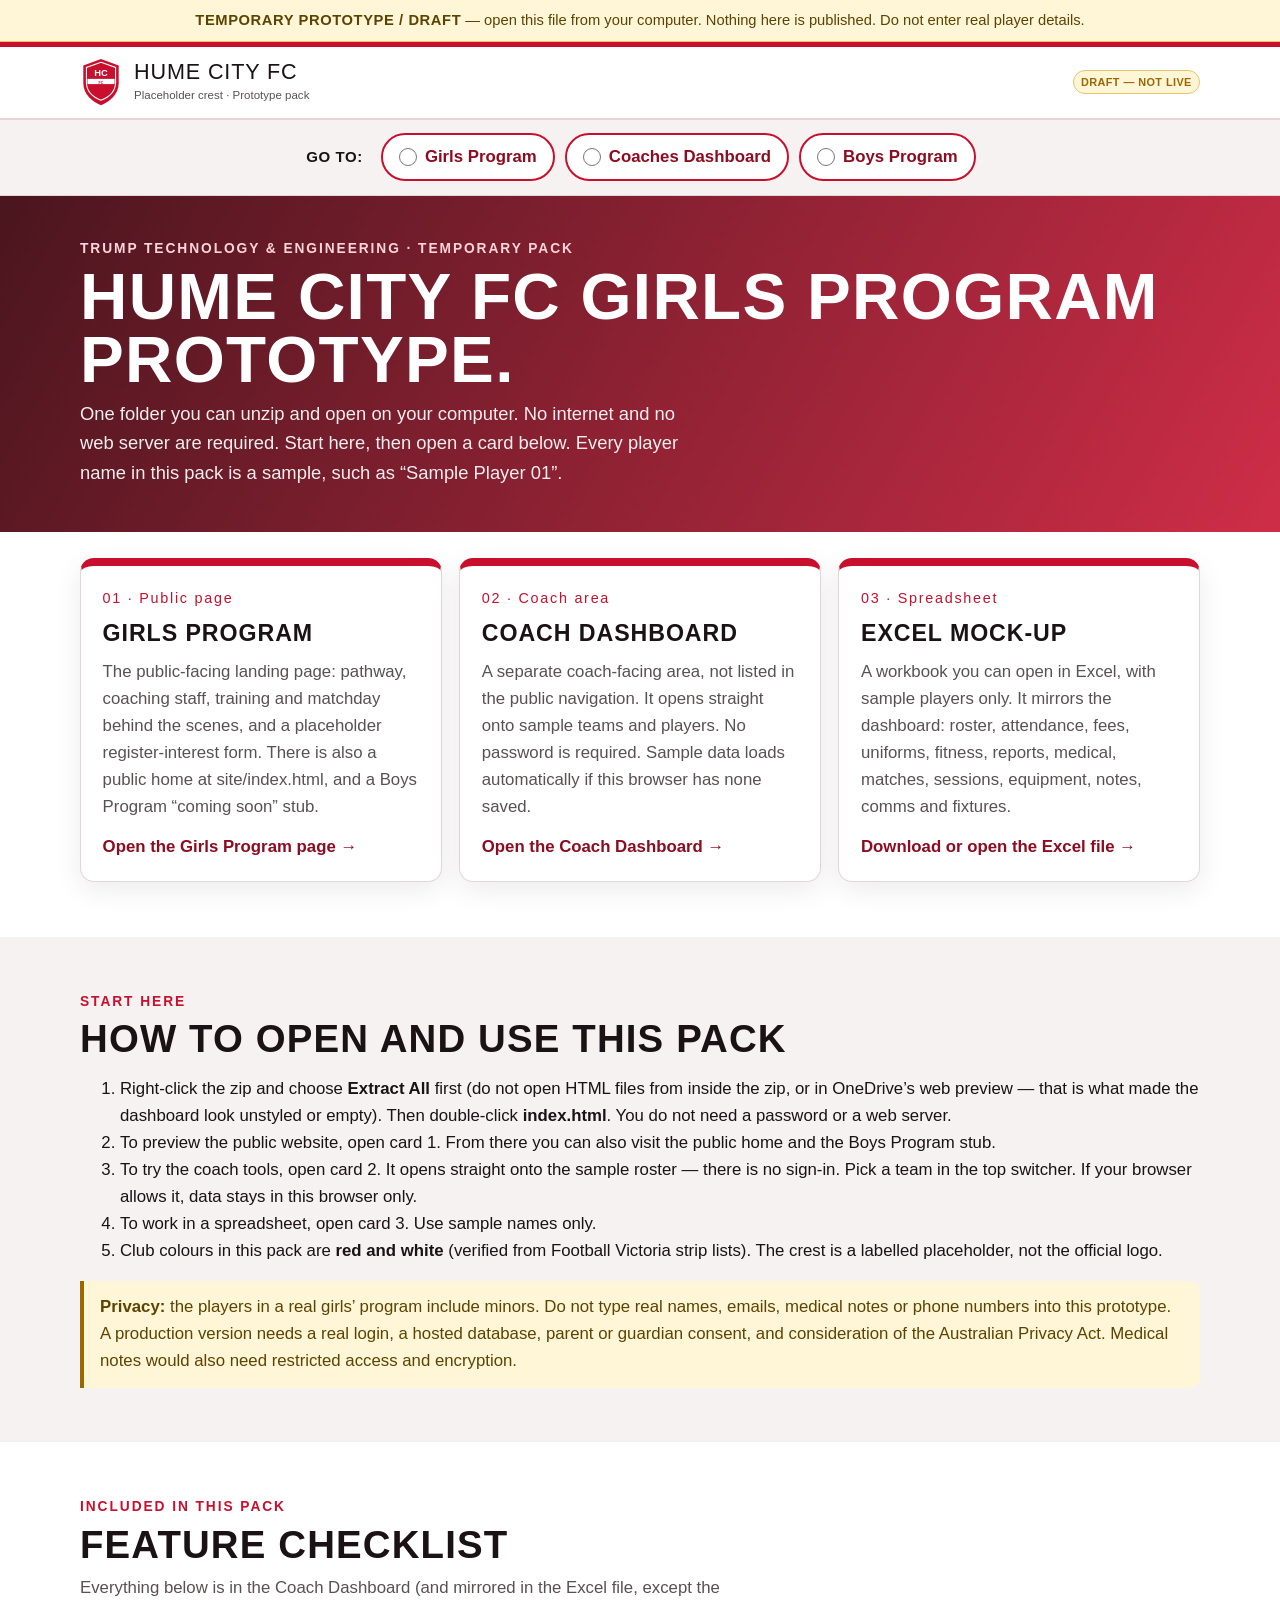
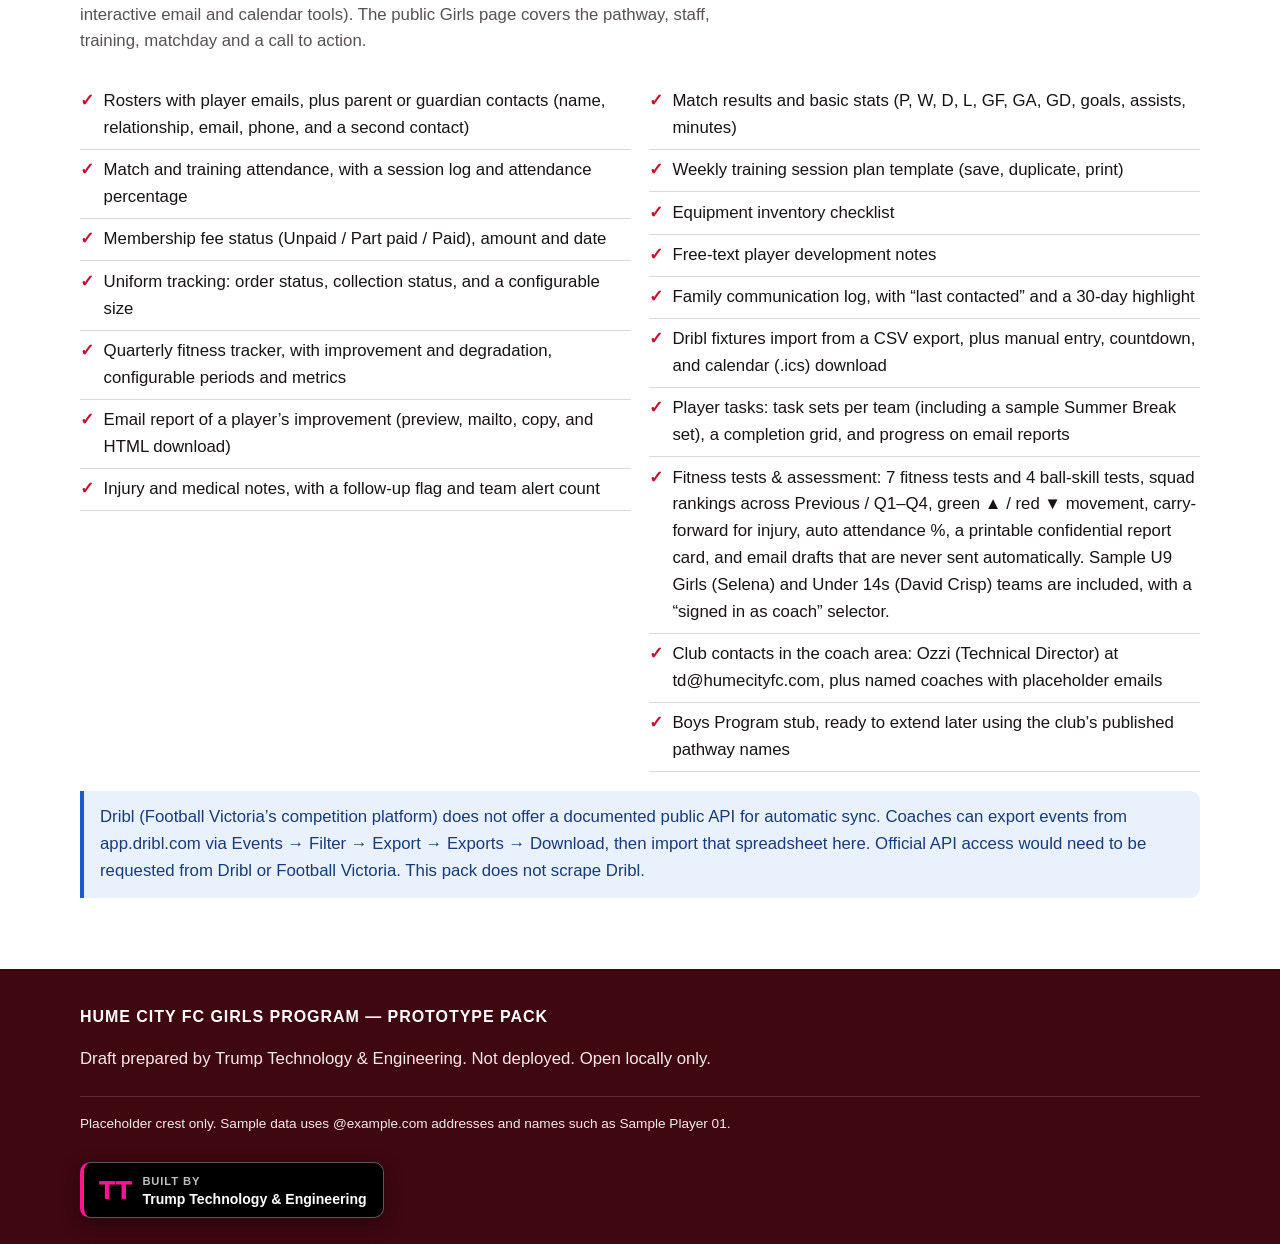
==== commit 5dc45bd4: "Homepage: black box for Built by badge Co-authored-by: btrump23 <btrump23@users.noreply.github.com>" ====
--- a/index.html
+++ b/index.html
@@ -2,6 +2,9 @@
 <html lang="en-AU">
 <head>
   <meta charset="utf-8">
+  <meta http-equiv="Cache-Control" content="no-cache, no-store, must-revalidate">
+  <meta http-equiv="Pragma" content="no-cache">
+  <meta http-equiv="Expires" content="0">
   <meta name="viewport" content="width=device-width, initial-scale=1">
   <title>Hume City FC Girls Program — Temporary prototype pack</title>
   <meta name="description" content="Temporary prototype pack: public Girls Program page, coach dashboard, and Excel mock-up.">
@@ -585,6 +588,20 @@
 .program-picker input[type=radio] { accent-color: var(--red); width: 18px; height: 18px; margin: 0; cursor: pointer; }
 .program-picker input[type=radio]:checked + span { text-decoration: underline; }
 .program-picker label:has(input:checked) { background: var(--red); color: var(--white); }
+
+/* Built-by badge in a black box (homepage) */
+.site-footer a.built-by {
+  display: inline-flex;
+  background: #000;
+  color: #fff;
+  border: 1px solid rgba(255,255,255,0.35);
+  border-left: 4px solid #FF1493;
+  border-radius: 10px;
+  padding: 0.6rem 1rem 0.6rem 0.85rem;
+  box-shadow: 0 6px 18px rgba(0,0,0,0.35);
+  transition: border-color .15s, transform .15s;
+}
+.site-footer a.built-by:hover { border-color: #FF1493; transform: translateY(-1px); }
   </style>
 </head>
 <body>
@@ -607,7 +624,7 @@
       <fieldset>
         <legend>Go to:</legend>
         <label><input type="radio" name="program" value="girls/"><span>Girls Program</span></label>
-        <label><input type="radio" name="program" value="coach/"><span>Coaches Dashboard</span></label>
+        <label><input type="radio" name="program" value="coach/?v=20261121w"><span>Coaches Dashboard</span></label>
         <label><input type="radio" name="program" value="boys/"><span>Boys Program</span></label>
       </fieldset>
     </div>
@@ -638,7 +655,7 @@
             <p>The public-facing landing page: pathway, coaching staff, training and matchday behind the scenes, and a placeholder register-interest form. There is also a public home at site/index.html, and a Boys Program “coming soon” stub.</p>
             <span class="card-go">Open the Girls Program page →</span>
           </a>
-          <a class="card card-link hub-card" href="coach/index.html">
+          <a class="card card-link hub-card" href="coach/?v=20261121w">
             <div class="num">02 · Coach area</div>
             <h3>Coach Dashboard</h3>
             <p>A separate coach-facing area, not listed in the public navigation. It opens straight onto sample teams and players. No password is required. Sample data loads automatically if this browser has none saved.</p>
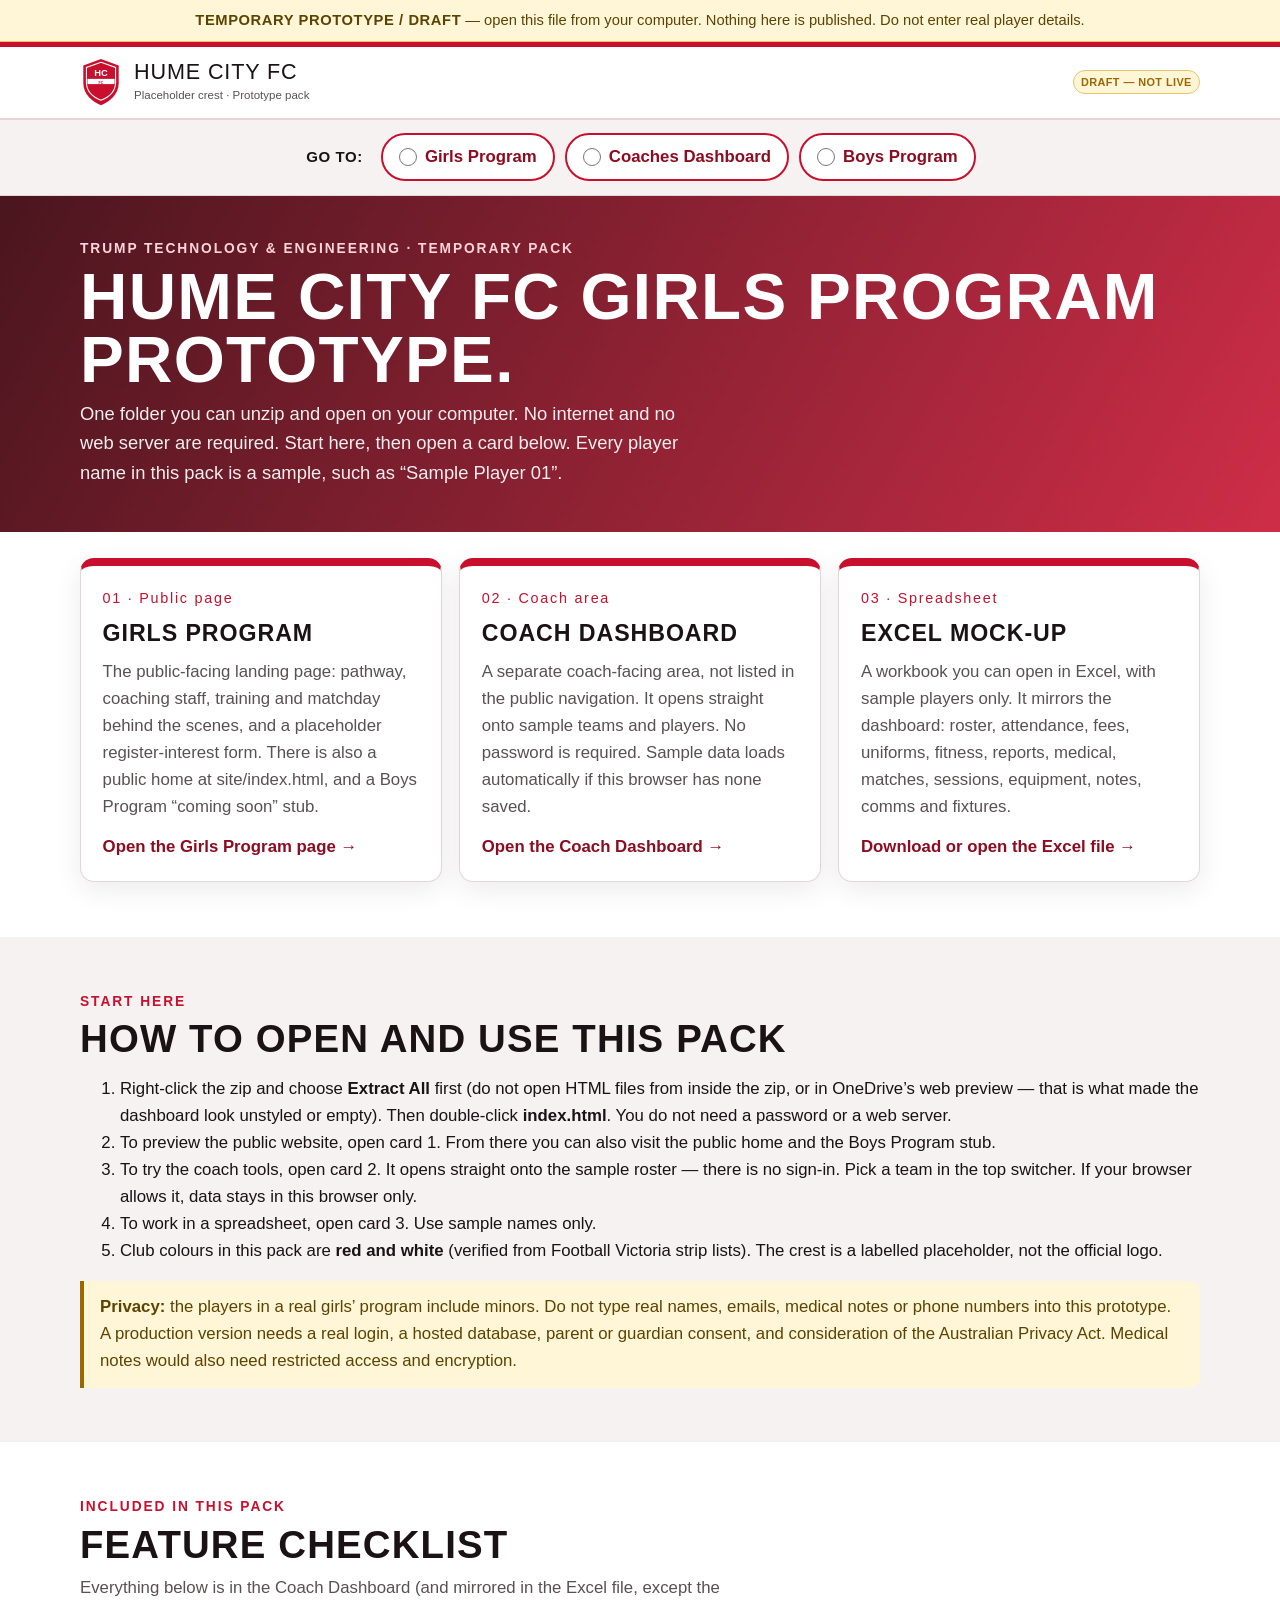
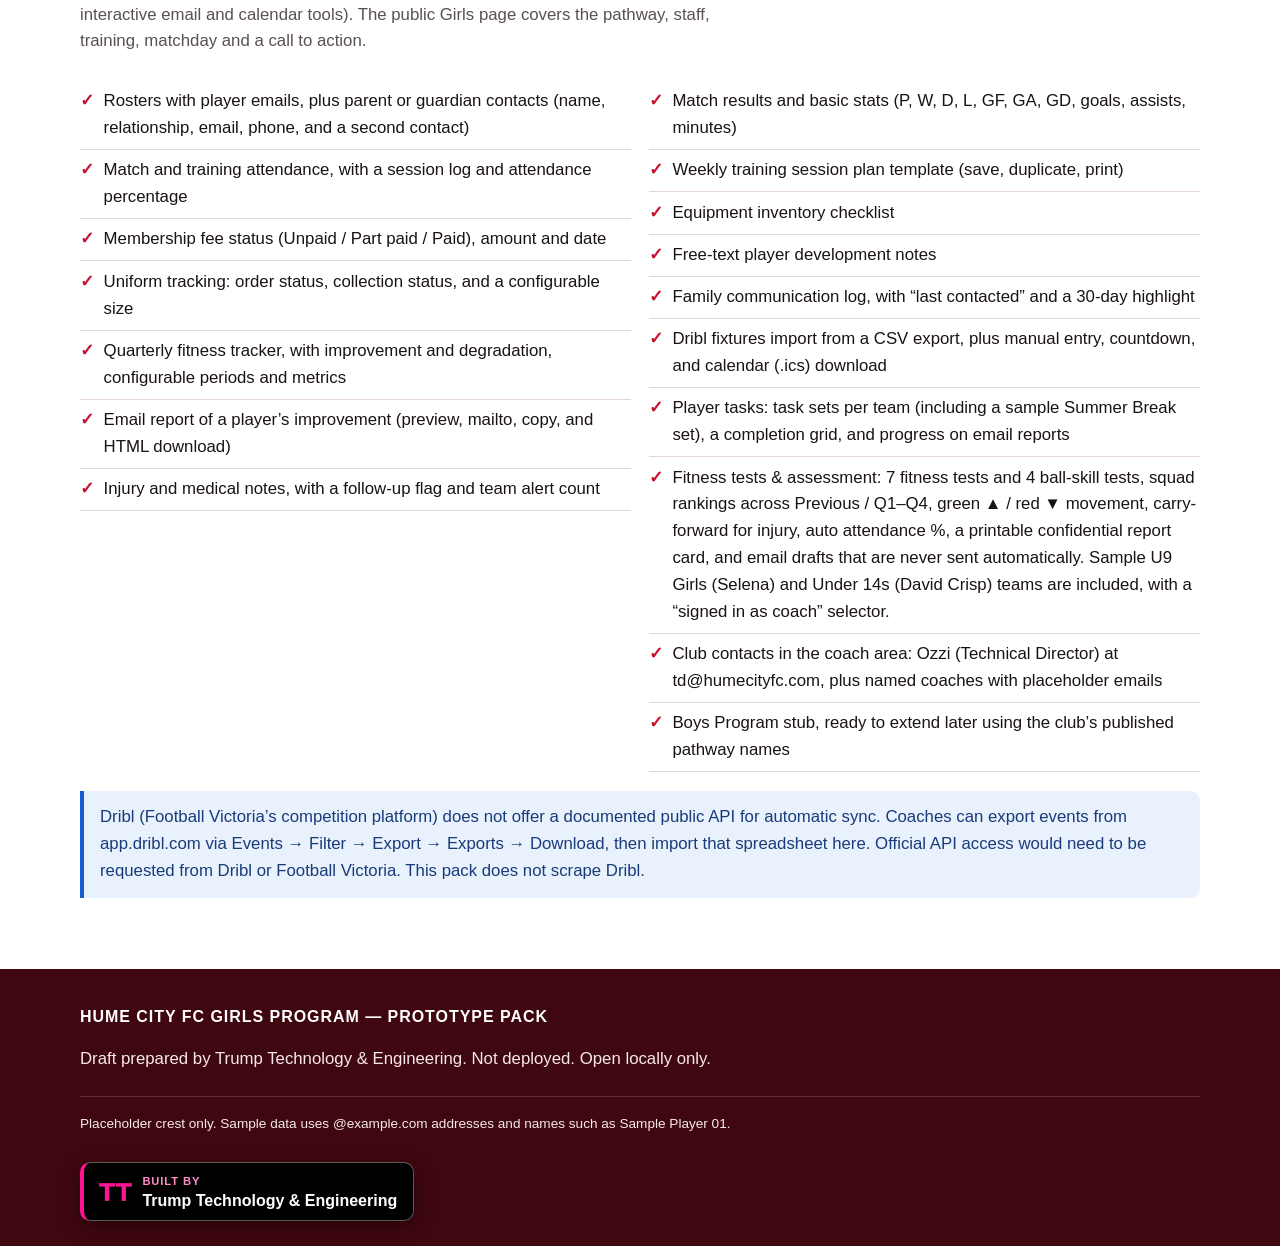
==== commit a3037a78: "Homepage: larger Trump Technology & Engineering label in badge Co-authored-by: btrump23 <btrump23@us" ====
--- a/index.html
+++ b/index.html
@@ -601,6 +601,8 @@
   box-shadow: 0 6px 18px rgba(0,0,0,0.35);
   transition: border-color .15s, transform .15s;
 }
+.site-footer a.built-by .built-by-name { font-size: 1rem; color: #fff; }
+.site-footer a.built-by .built-by-label { color: #FF8CC6; opacity: 1; }
 .site-footer a.built-by:hover { border-color: #FF1493; transform: translateY(-1px); }
   </style>
 </head>
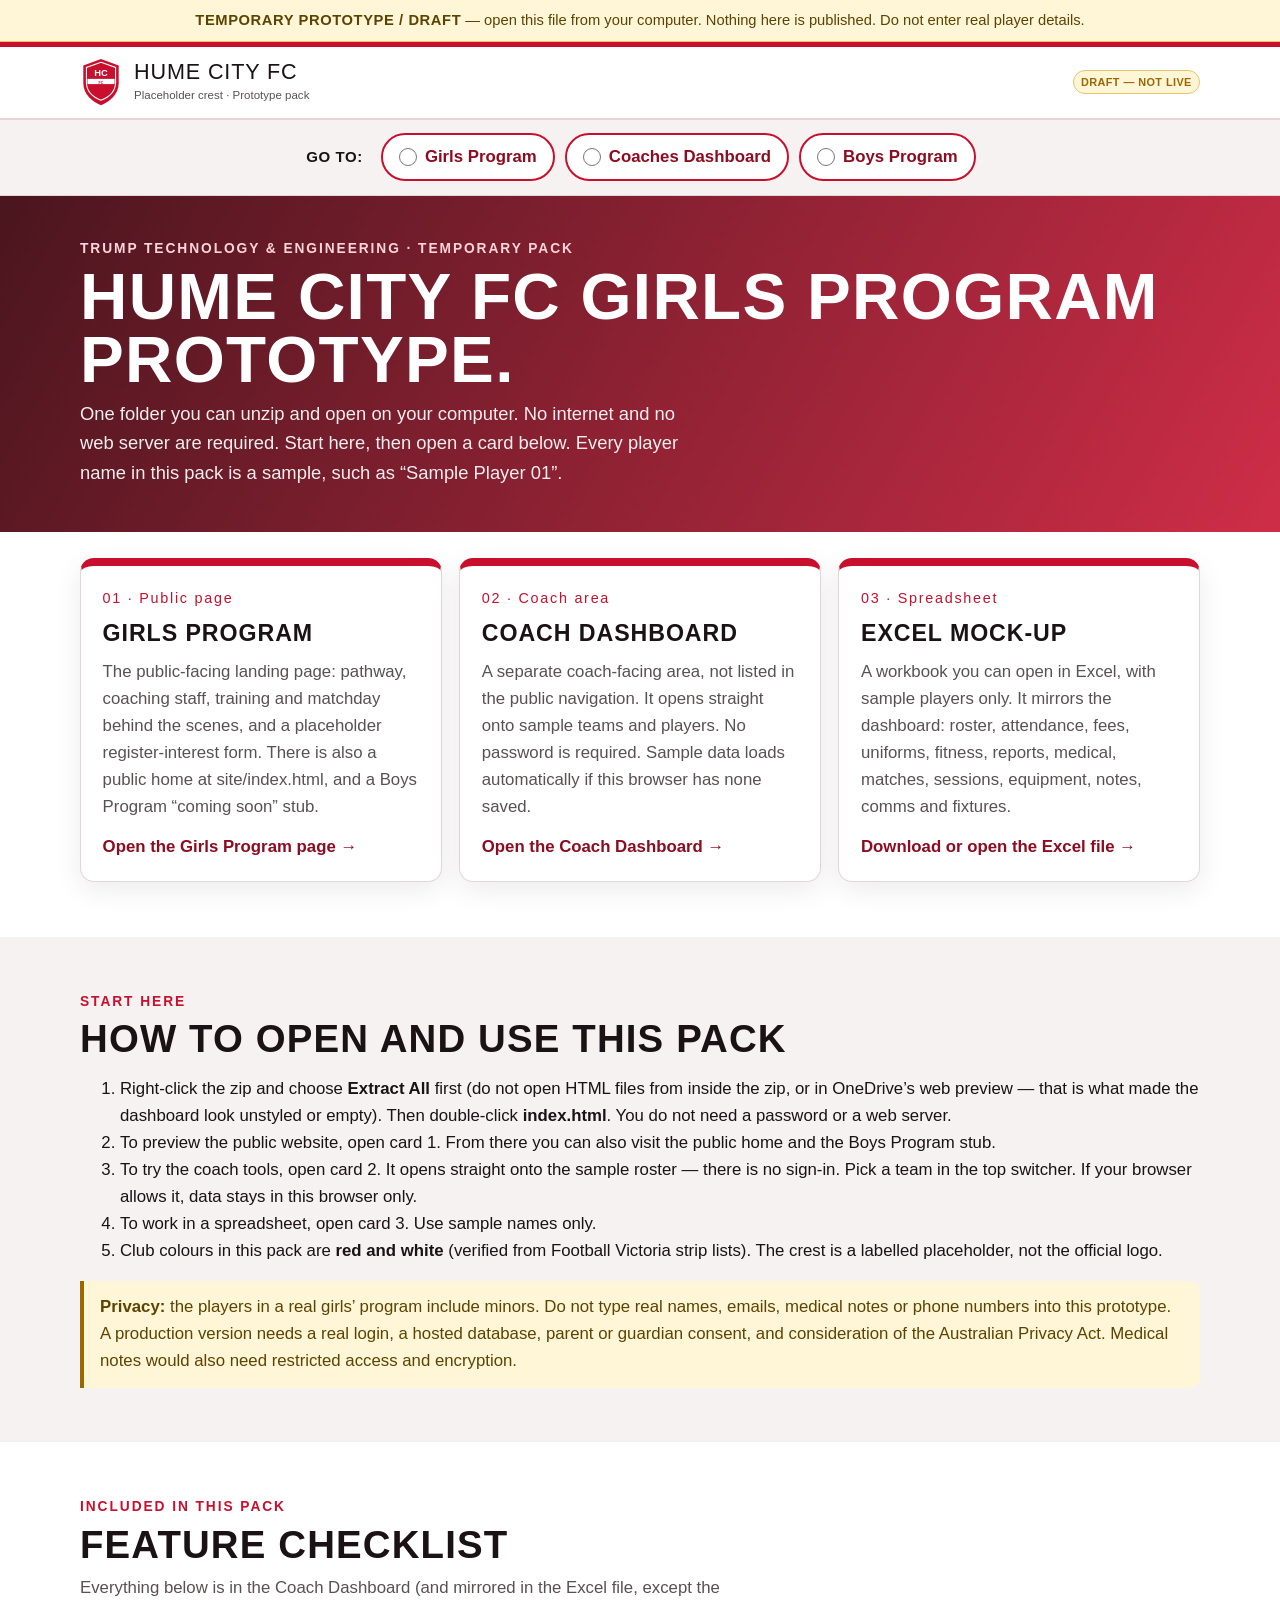
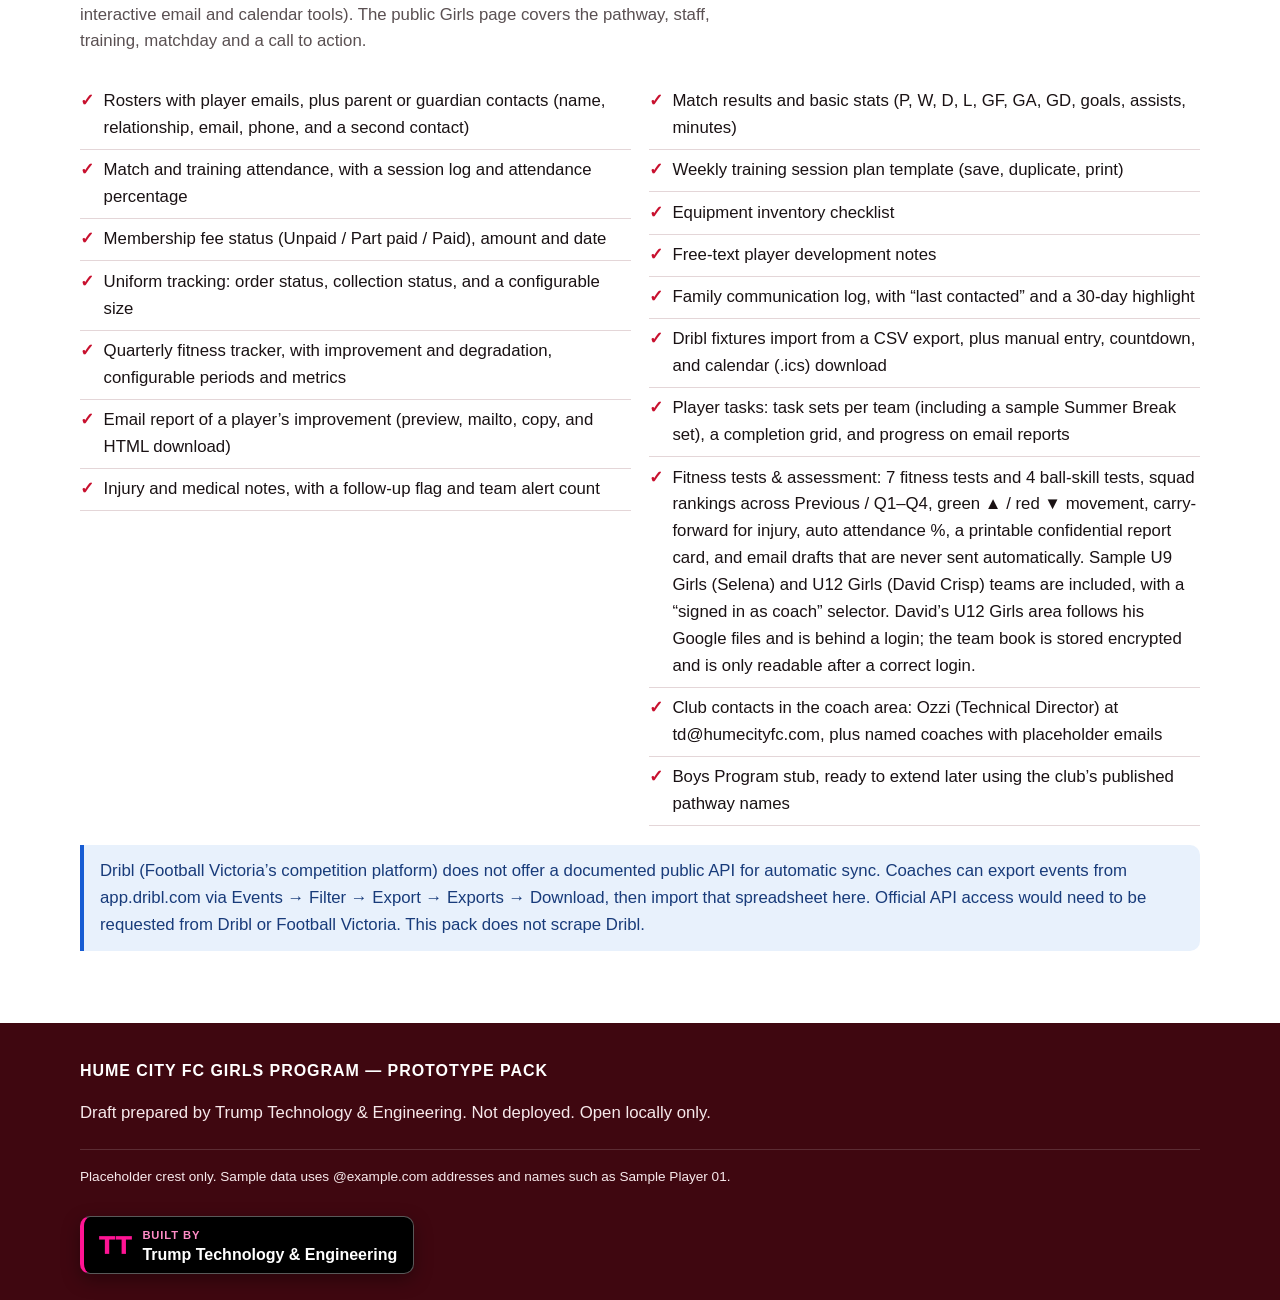
==== commit 8fa04b3f: "Dave U12 Girls area: real data in encrypted vault behind login; new tabs Co-authored-by: btrump23 <b" ====
--- a/index.html
+++ b/index.html
@@ -713,7 +713,7 @@
             <li>Family communication log, with “last contacted” and a 30-day highlight</li>
             <li>Dribl fixtures import from a CSV export, plus manual entry, countdown, and calendar (.ics) download</li>
             <li>Player tasks: task sets per team (including a sample Summer Break set), a completion grid, and progress on email reports</li>
-            <li>Fitness tests &amp; assessment: 7 fitness tests and 4 ball-skill tests, squad rankings across Previous / Q1–Q4, green ▲ / red ▼ movement, carry-forward for injury, auto attendance %, a printable confidential report card, and email drafts that are never sent automatically. Sample U9 Girls (Selena) and Under 14s (David Crisp) teams are included, with a “signed in as coach” selector.</li>
+            <li>Fitness tests &amp; assessment: 7 fitness tests and 4 ball-skill tests, squad rankings across Previous / Q1–Q4, green ▲ / red ▼ movement, carry-forward for injury, auto attendance %, a printable confidential report card, and email drafts that are never sent automatically. Sample U9 Girls (Selena) and U12 Girls (David Crisp) teams are included, with a “signed in as coach” selector. David’s U12 Girls area follows his Google files and is behind a login; the team book is stored encrypted and is only readable after a correct login.</li>
             <li>Club contacts in the coach area: Ozzi (Technical Director) at td@humecityfc.com, plus named coaches with placeholder emails</li>
             <li>Boys Program stub, ready to extend later using the club’s published pathway names</li>
           </ul>
